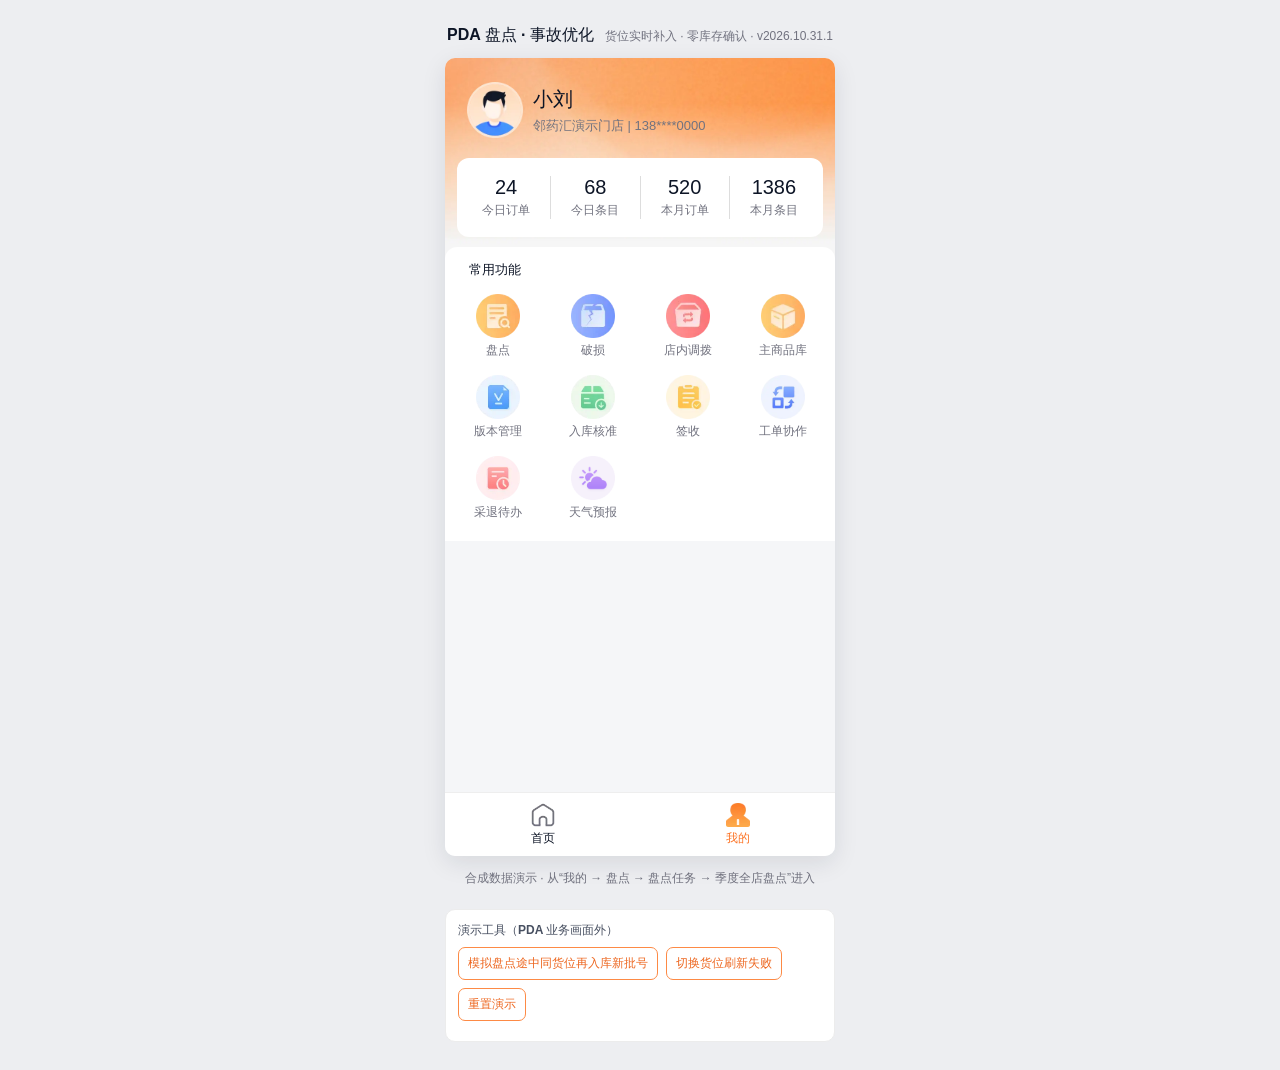
==== incident/index.html @ 6149926e "Add quarterly PDA incident optimization demo" ====
<!doctype html>
<html lang="zh-CN">
<head>
  <meta charset="UTF-8">
  <meta name="viewport" content="width=device-width, initial-scale=1, viewport-fit=cover">
  <title>PDA 盘点 · 事故优化演示</title>
</head>
<body>
  <div class="preview-heading"><strong>PDA 盘点 · 事故优化</strong><span>货位实时补入 · 零库存确认 · <span id="demo-version">版本加载中</span></span></div>
  <div id="app" v-cloak></div>
  <p class="preview-note">合成数据演示 · 从“我的 → 盘点 → 盘点任务 → 季度全店盘点”进入</p>
  <aside class="demo-tools" aria-label="演示工具"><b>演示工具（PDA 业务画面外）</b><button id="simulate-arrival">模拟盘点途中同货位再入库新批号</button><button id="simulate-failure">切换货位刷新失败</button><button id="reset-demo">重置演示</button><small id="tool-status"></small></aside>
  <script type="module">
    const response = await fetch(`./version.json?check=${Date.now()}`, { cache: 'no-store' });
    if (!response.ok) throw new Error('无法读取 Demo 版本登记');
    const release = await response.json();
    window.PDA_DEMO_RELEASE = release;
    document.querySelector('#demo-version').textContent = `v${release.version}`;
    const stylesheet = document.createElement('link');
    stylesheet.rel = 'stylesheet';
    stylesheet.href = `./style.css?v=${encodeURIComponent(release.version)}`;
    document.head.append(stylesheet);
    await new Promise(resolve => { stylesheet.onload = resolve; stylesheet.onerror = resolve; });
    await import(`./app.js?v=${encodeURIComponent(release.version)}`);
    const status=document.querySelector('#tool-status');
    document.querySelector('#simulate-arrival').onclick=()=>{window.dispatchEvent(new CustomEvent('demo-add-stock'));status.textContent='已模拟入库；重新展开 R-06-02-07-01 货位可补入新批号。'};
    document.querySelector('#simulate-failure').onclick=()=>{window.dispatchEvent(new CustomEvent('demo-toggle-failure'));status.textContent=status.textContent==='已启用刷新失败。'?'已恢复正常刷新。':'已启用刷新失败。';};
    document.querySelector('#reset-demo').onclick=()=>{sessionStorage.removeItem('pda-inventory-incident-v1');location.hash='/mine';location.reload()};
  </script>
</body>
</html>
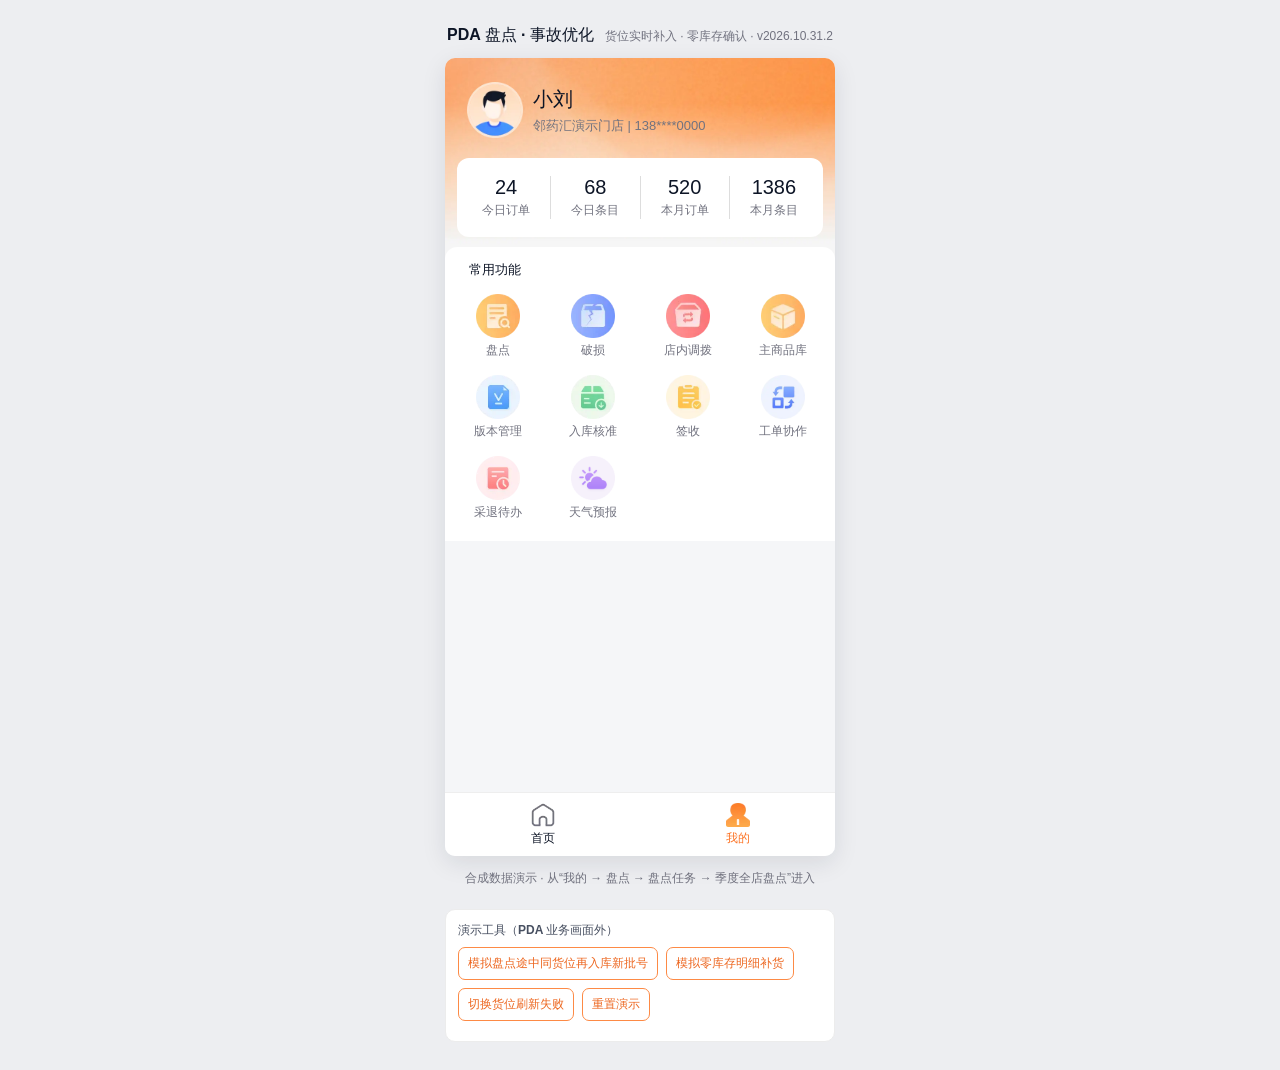
==== commit 1f0b626d: "Add zero-stock replenishment scenario to PDA incident demo" ====
--- a/incident/index.html
+++ b/incident/index.html
@@ -9,7 +9,7 @@
   <div class="preview-heading"><strong>PDA 盘点 · 事故优化</strong><span>货位实时补入 · 零库存确认 · <span id="demo-version">版本加载中</span></span></div>
   <div id="app" v-cloak></div>
   <p class="preview-note">合成数据演示 · 从“我的 → 盘点 → 盘点任务 → 季度全店盘点”进入</p>
-  <aside class="demo-tools" aria-label="演示工具"><b>演示工具（PDA 业务画面外）</b><button id="simulate-arrival">模拟盘点途中同货位再入库新批号</button><button id="simulate-failure">切换货位刷新失败</button><button id="reset-demo">重置演示</button><small id="tool-status"></small></aside>
+  <aside class="demo-tools" aria-label="演示工具"><b>演示工具（PDA 业务画面外）</b><button id="simulate-arrival">模拟盘点途中同货位再入库新批号</button><button id="simulate-replenish">模拟零库存明细补货</button><button id="simulate-failure">切换货位刷新失败</button><button id="reset-demo">重置演示</button><small id="tool-status"></small></aside>
   <script type="module">
     const response = await fetch(`./version.json?check=${Date.now()}`, { cache: 'no-store' });
     if (!response.ok) throw new Error('无法读取 Demo 版本登记');
@@ -24,6 +24,7 @@
     await import(`./app.js?v=${encodeURIComponent(release.version)}`);
     const status=document.querySelector('#tool-status');
     document.querySelector('#simulate-arrival').onclick=()=>{window.dispatchEvent(new CustomEvent('demo-add-stock'));status.textContent='已模拟入库；重新展开 R-06-02-07-01 货位可补入新批号。'};
+    document.querySelector('#simulate-replenish').onclick=()=>{window.dispatchEvent(new CustomEvent('demo-replenish-zero'));status.textContent='已模拟补货；展开 B-01-01-03 可看到零库存确认变为普通暗盘。'};
     document.querySelector('#simulate-failure').onclick=()=>{window.dispatchEvent(new CustomEvent('demo-toggle-failure'));status.textContent=status.textContent==='已启用刷新失败。'?'已恢复正常刷新。':'已启用刷新失败。';};
     document.querySelector('#reset-demo').onclick=()=>{sessionStorage.removeItem('pda-inventory-incident-v1');location.hash='/mine';location.reload()};
   </script>
